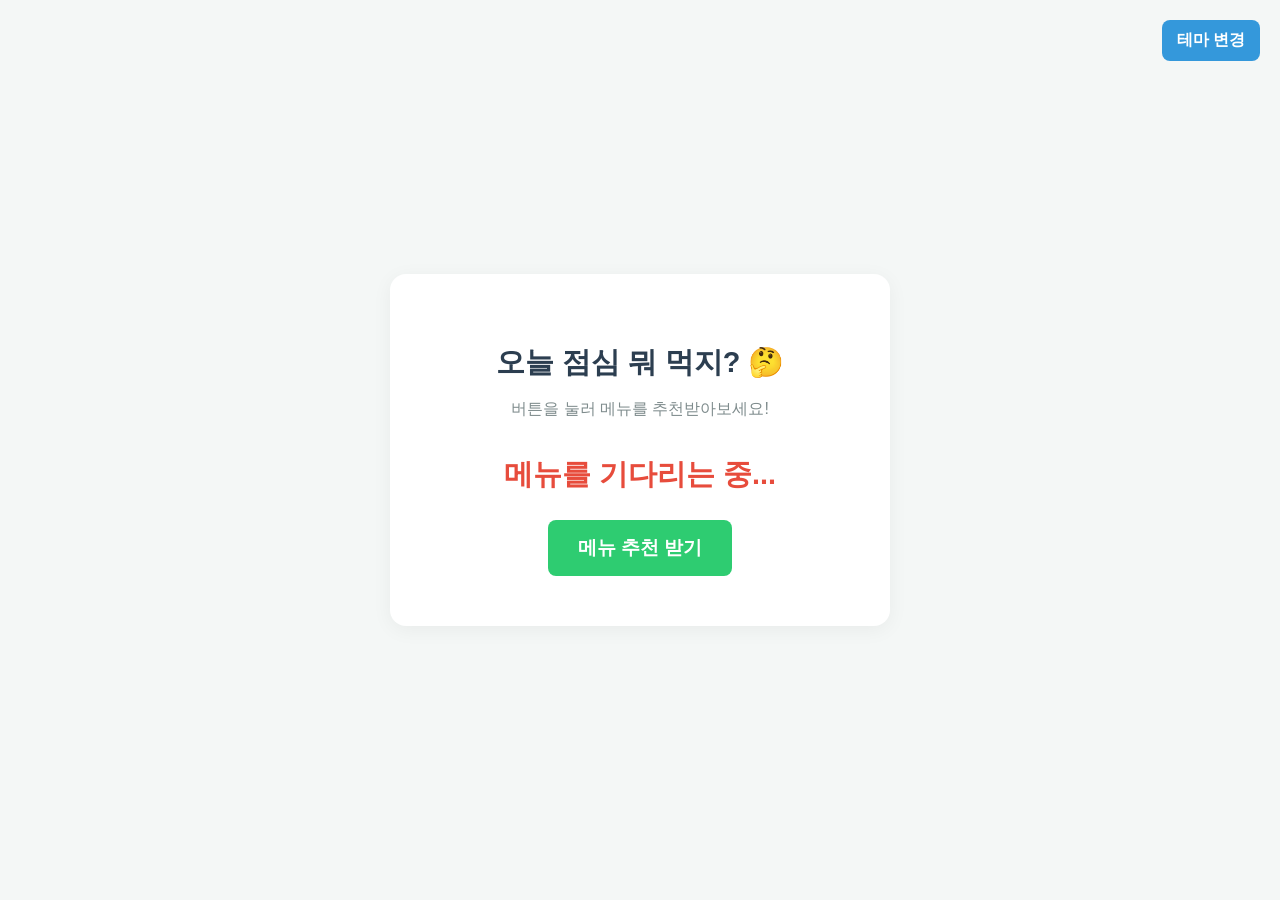
==== index.html @ e8731898 "feat: Add dark mode toggle" ====
<!DOCTYPE html>
<html lang="ko">
<head>
    <meta charset="UTF-8">
    <meta name="viewport" content="width=device-width, initial-scale=1.0">
    <title>점심 메뉴 추천기</title>
    <link rel="stylesheet" href="style.css">
</head>
<body>
    <button id="theme-toggle">테마 변경</button>
    <div class="container">
        <h1>오늘 점심 뭐 먹지? 🤔</h1>
        <p>버튼을 눌러 메뉴를 추천받아보세요!</p>
        
        <div id="result">메뉴를 기다리는 중...</div>
        
        <button onclick="recommendMenu()">메뉴 추천 받기</button>
    </div>

    <script src="main.js"></script>
</body>
</html>
---- style.css ----
body {
    font-family: 'Pretendard', 'Malgun Gothic', sans-serif;
    display: flex;
    flex-direction: column;
    align-items: center;
    justify-content: center;
    height: 100vh;
    margin: 0;
    background-color: #f4f7f6;
    transition: background-color 0.3s, color 0.3s;
}

body.dark-mode {
    background-color: #2c3e50;
    color: #ecf0f1;
}

.container {
    text-align: center;
    background: white;
    padding: 50px;
    border-radius: 16px;
    box-shadow: 0 4px 20px rgba(0, 0, 0, 0.05);
    width: 90%;
    max-width: 400px;
    transition: background-color 0.3s, box-shadow 0.3s;
}

body.dark-mode .container {
    background: #34495e;
    box-shadow: 0 4px 20px rgba(0, 0, 0, 0.2);
}

h1 {
    color: #2c3e50;
    margin-bottom: 10px;
    font-size: 1.8em;
}

body.dark-mode h1 {
    color: #ecf0f1;
}

p {
    color: #7f8c8d;
    margin-bottom: 30px;
}

body.dark-mode p {
    color: #bdc3c7;
}

#result {
    font-size: 1.8em;
    font-weight: bold;
    color: #e74c3c;
    min-height: 50px;
    margin: 20px 0;
    display: flex;
    align-items: center;
    justify-content: center;
}

button {
    padding: 15px 30px;
    font-size: 1.2em;
    font-weight: bold;
    color: white;
    background-color: #2ecc71;
    border: none;
    border-radius: 8px;
    cursor: pointer;
    transition: background-color 0.2s, transform 0.1s;
}

button:hover {
    background-color: #27ae60;
}

button:active {
    transform: scale(0.98);
}

#theme-toggle {
    position: absolute;
    top: 20px;
    right: 20px;
    padding: 10px 15px;
    font-size: 1em;
    background-color: #3498db;
}

body.dark-mode #theme-toggle {
    background-color: #f39c12;
}
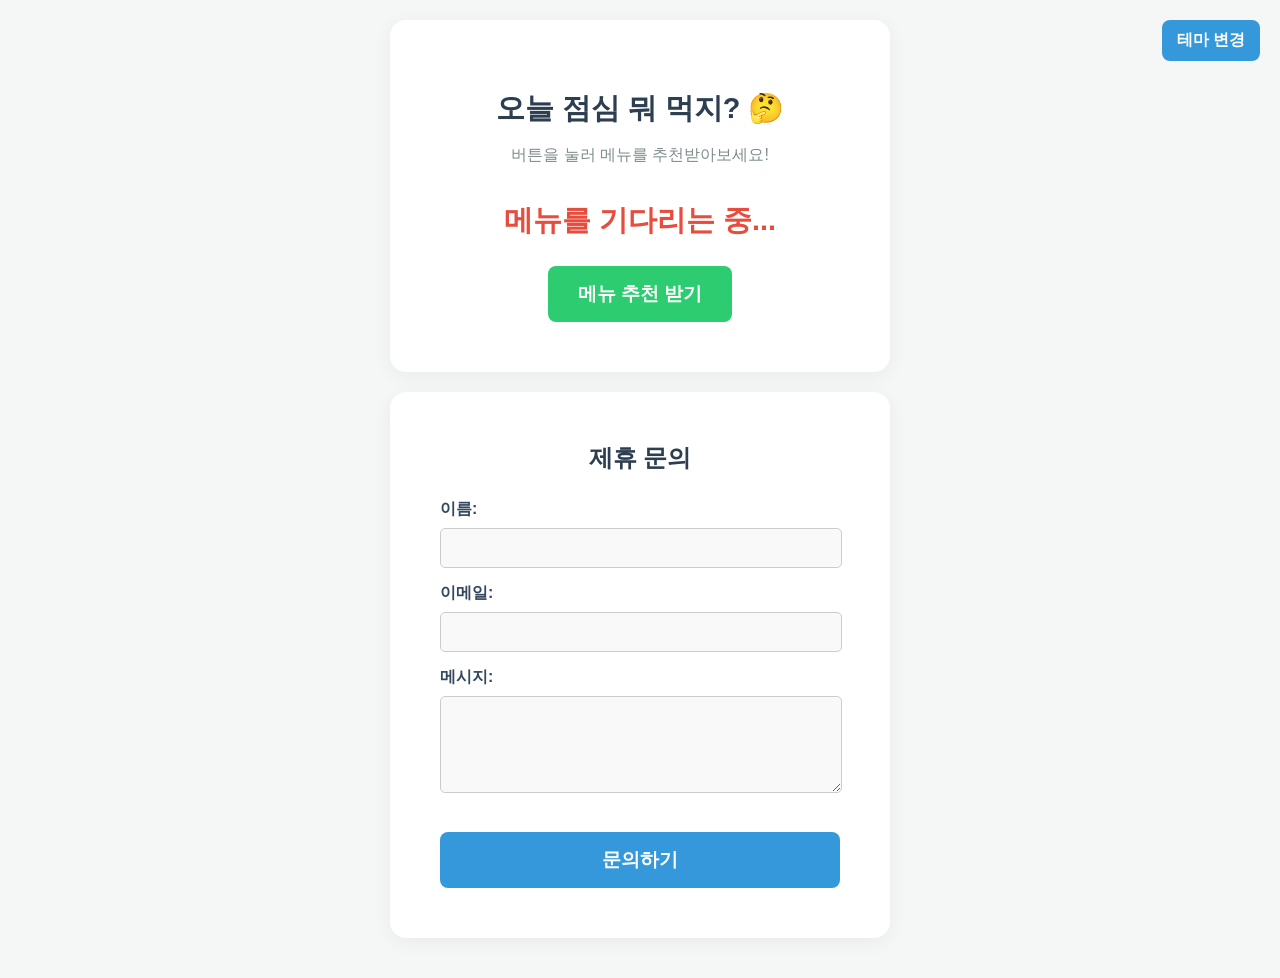
==== commit faa59fcb: "feat: Add contact form with Formspree" ====
--- a/index.html
+++ b/index.html
@@ -18,5 +18,24 @@
     </div>
 
     <script src="main.js"></script>
+
+    <div class="container contact-form-container">
+        <h2>제휴 문의</h2>
+        <form action="https://formspree.io/f/mlgwwpdq" method="POST">
+            <div class="form-group">
+                <label for="name">이름:</label>
+                <input type="text" id="name" name="name" required>
+            </div>
+            <div class="form-group">
+                <label for="email">이메일:</label>
+                <input type="email" id="email" name="_replyto" required>
+            </div>
+            <div class="form-group">
+                <label for="message">메시지:</label>
+                <textarea id="message" name="message" rows="5" required></textarea>
+            </div>
+            <button type="submit">문의하기</button>
+        </form>
+    </div>
 </body>
 </html>
--- a/style.css
+++ b/style.css
@@ -4,10 +4,12 @@
     flex-direction: column;
     align-items: center;
     justify-content: center;
-    height: 100vh;
+    min-height: 100vh;
     margin: 0;
     background-color: #f4f7f6;
     transition: background-color 0.3s, color 0.3s;
+    padding: 20px; /* Add some padding for better spacing */
+    box-sizing: border-box; /* Include padding in element's total width and height */
 }
 
 body.dark-mode {
@@ -23,6 +25,7 @@
     box-shadow: 0 4px 20px rgba(0, 0, 0, 0.05);
     width: 90%;
     max-width: 400px;
+    margin-bottom: 20px; /* Add margin to separate from the form */
     transition: background-color 0.3s, box-shadow 0.3s;
 }
 
@@ -93,3 +96,81 @@
 body.dark-mode #theme-toggle {
     background-color: #f39c12;
 }
+
+/* Styles for the contact form */
+.contact-form-container {
+    padding-top: 30px;
+}
+
+.contact-form-container h2 {
+    color: #2c3e50;
+    margin-bottom: 25px;
+    font-size: 1.5em;
+}
+
+body.dark-mode .contact-form-container h2 {
+    color: #ecf0f1;
+}
+
+.form-group {
+    margin-bottom: 15px;
+    text-align: left;
+}
+
+.form-group label {
+    display: block;
+    margin-bottom: 8px;
+    color: #34495e;
+    font-weight: bold;
+}
+
+body.dark-mode .form-group label {
+    color: #bdc3c7;
+}
+
+.form-group input[type="text"],
+.form-group input[type="email"],
+.form-group textarea {
+    width: calc(100% - 20px);
+    padding: 10px;
+    border: 1px solid #ccc;
+    border-radius: 5px;
+    font-size: 1em;
+    background-color: #f9f9f9;
+    color: #333;
+    transition: border-color 0.3s, background-color 0.3s, color 0.3s;
+}
+
+body.dark-mode .form-group input[type="text"],
+body.dark-mode .form-group input[type="email"],
+body.dark-mode .form-group textarea {
+    background-color: #2c3e50;
+    border-color: #555;
+    color: #ecf0f1;
+}
+
+.form-group input[type="text"]:focus,
+.form-group input[type="email"]:focus,
+.form-group textarea:focus {
+    border-color: #2ecc71;
+    outline: none;
+    box-shadow: 0 0 5px rgba(46, 204, 113, 0.5);
+}
+
+.contact-form-container button[type="submit"] {
+    width: 100%;
+    margin-top: 20px;
+    background-color: #3498db;
+}
+
+.contact-form-container button[type="submit"]:hover {
+    background-color: #2980b9;
+}
+
+body.dark-mode .contact-form-container button[type="submit"] {
+    background-color: #9b59b6;
+}
+
+body.dark-mode .contact-form-container button[type="submit"]:hover {
+    background-color: #8e44ad;
+}
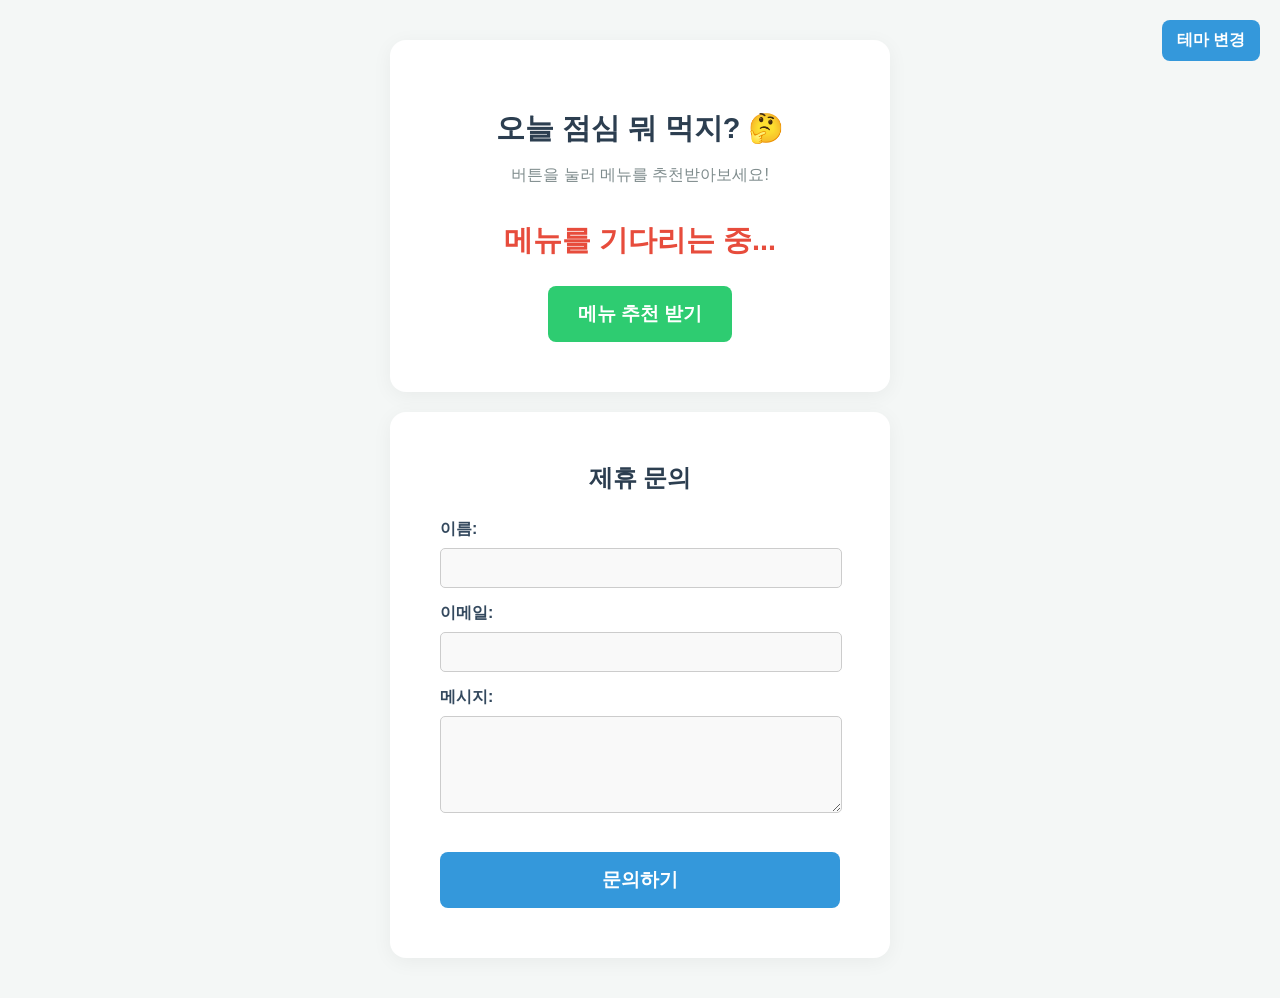
==== commit 35db8a4b: "feat: Add Google AdSense ad unit placeholder" ====
--- a/index.html
+++ b/index.html
@@ -1,12 +1,24 @@
 <!DOCTYPE html>
 <html lang="ko">
 <head>
+    <meta name="google-adsense-account" content="ca-pub-1968623677253421">
+    <script async src="https://pagead2.googlesyndication.com/pagead/js/adsbygoogle.js?client=ca-pub-1968623677253421"
+     crossorigin="anonymous"></script>
     <meta charset="UTF-8">
     <meta name="viewport" content="width=device-width, initial-scale=1.0">
     <title>점심 메뉴 추천기</title>
     <link rel="stylesheet" href="style.css">
 </head>
 <body>
+    <div class="ads-container">
+        <ins class="adsbygoogle"
+             style="display:block"
+             data-ad-client="ca-pub-1968623677253421"
+             data-ad-slot="YOUR_AD_SLOT_ID_HERE"></ins>
+        <script>
+             (adsbygoogle = window.adsbygoogle || []).push({});
+        </script>
+    </div>
     <button id="theme-toggle">테마 변경</button>
     <div class="container">
         <h1>오늘 점심 뭐 먹지? 🤔</h1>
--- a/style.css
+++ b/style.css
@@ -3,7 +3,7 @@
     display: flex;
     flex-direction: column;
     align-items: center;
-    justify-content: center;
+    justify-content: flex-start; /* Changed to flex-start to allow content to stack from the top */
     min-height: 100vh;
     margin: 0;
     background-color: #f4f7f6;
@@ -15,6 +15,13 @@
 body.dark-mode {
     background-color: #2c3e50;
     color: #ecf0f1;
+}
+
+.ads-container {
+    margin-bottom: 20px;
+    text-align: center;
+    width: 100%;
+    max-width: 728px; /* Typical ad unit max width */
 }
 
 .container {
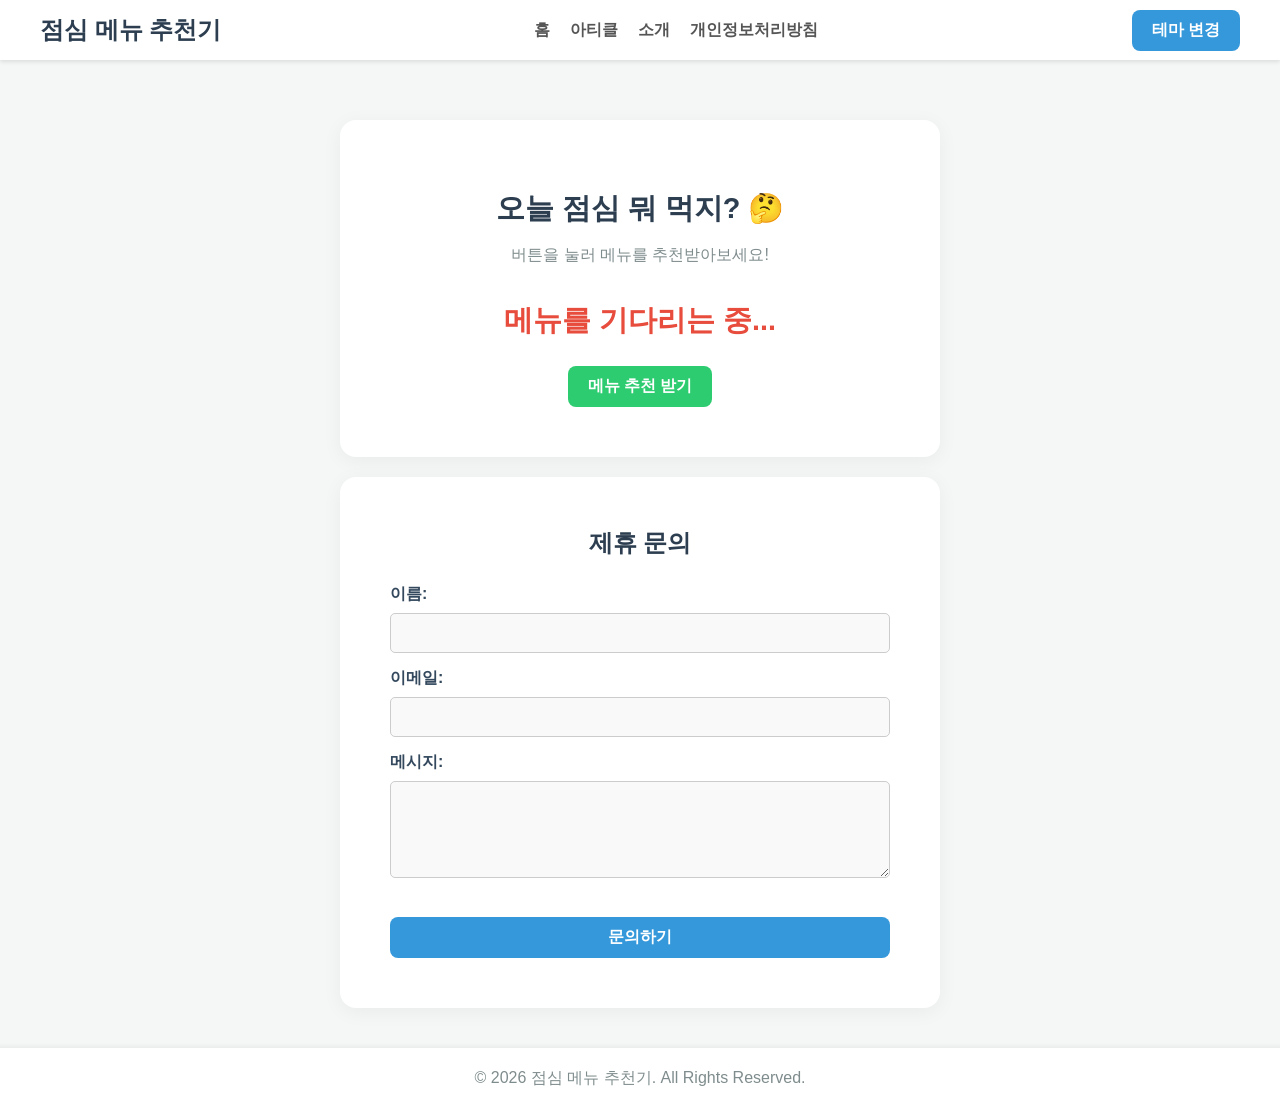
==== commit 95c274cb: "feat: Add content and structure for AdSense compliance" ====
--- a/index.html
+++ b/index.html
@@ -10,44 +10,65 @@
     <link rel="stylesheet" href="style.css">
 </head>
 <body>
-    <div class="ads-container">
-        <ins class="adsbygoogle"
-             style="display:block"
-             data-ad-client="ca-pub-1968623677253421"
-             data-ad-slot="YOUR_AD_SLOT_ID_HERE"></ins>
-        <script>
-             (adsbygoogle = window.adsbygoogle || []).push({});
-        </script>
-    </div>
-    <button id="theme-toggle">테마 변경</button>
-    <div class="container">
-        <h1>오늘 점심 뭐 먹지? 🤔</h1>
-        <p>버튼을 눌러 메뉴를 추천받아보세요!</p>
+    <header>
+        <nav class="navigation-bar">
+            <a href="index.html" class="nav-logo">점심 메뉴 추천기</a>
+            <ul class="nav-links">
+                <li><a href="index.html">홈</a></li>
+                <li><a href="articles.html">아티클</a></li>
+                <li><a href="about.html">소개</a></li>
+                <li><a href="privacy.html">개인정보처리방침</a></li>
+            </ul>
+            <button id="theme-toggle">테마 변경</button>
+        </nav>
+    </header>
+
+    <main>
+        <div class="ads-container">
+            <ins class="adsbygoogle"
+                 style="display:block"
+                 data-ad-client="ca-pub-1968623677253421"
+                 data-ad-slot="6979583415"
+                 data-ad-format="auto"
+                 data-full-width-responsive="true"></ins>
+            <script>
+                 (adsbygoogle = window.adsbygoogle || []).push({});
+            </script>
+        </div>
         
-        <div id="result">메뉴를 기다리는 중...</div>
-        
-        <button onclick="recommendMenu()">메뉴 추천 받기</button>
-    </div>
+        <div class="container">
+            <h1>오늘 점심 뭐 먹지? 🤔</h1>
+            <p>버튼을 눌러 메뉴를 추천받아보세요!</p>
+            
+            <div id="result">메뉴를 기다리는 중...</div>
+            
+            <button onclick="recommendMenu()">메뉴 추천 받기</button>
+        </div>
+
+        <div class="container contact-form-container">
+            <h2>제휴 문의</h2>
+            <form action="https://formspree.io/f/mlgwwpdq" method="POST">
+                <div class="form-group">
+                    <label for="name">이름:</label>
+                    <input type="text" id="name" name="name" required>
+                </div>
+                <div class="form-group">
+                    <label for="email">이메일:</label>
+                    <input type="email" id="email" name="_replyto" required>
+                </div>
+                <div class="form-group">
+                    <label for="message">메시지:</label>
+                    <textarea id="message" name="message" rows="5" required></textarea>
+                </div>
+                <button type="submit">문의하기</button>
+            </form>
+        </div>
+    </main>
+
+    <footer>
+        <p>&copy; 2026 점심 메뉴 추천기. All Rights Reserved.</p>
+    </footer>
 
     <script src="main.js"></script>
-
-    <div class="container contact-form-container">
-        <h2>제휴 문의</h2>
-        <form action="https://formspree.io/f/mlgwwpdq" method="POST">
-            <div class="form-group">
-                <label for="name">이름:</label>
-                <input type="text" id="name" name="name" required>
-            </div>
-            <div class="form-group">
-                <label for="email">이메일:</label>
-                <input type="email" id="email" name="_replyto" required>
-            </div>
-            <div class="form-group">
-                <label for="message">메시지:</label>
-                <textarea id="message" name="message" rows="5" required></textarea>
-            </div>
-            <button type="submit">문의하기</button>
-        </form>
-    </div>
 </body>
 </html>
--- a/style.css
+++ b/style.css
@@ -1,15 +1,14 @@
+/* General Body Styles */
 body {
     font-family: 'Pretendard', 'Malgun Gothic', sans-serif;
     display: flex;
     flex-direction: column;
     align-items: center;
-    justify-content: flex-start; /* Changed to flex-start to allow content to stack from the top */
     min-height: 100vh;
     margin: 0;
     background-color: #f4f7f6;
     transition: background-color 0.3s, color 0.3s;
-    padding: 20px; /* Add some padding for better spacing */
-    box-sizing: border-box; /* Include padding in element's total width and height */
+    box-sizing: border-box;
 }
 
 body.dark-mode {
@@ -17,13 +16,92 @@
     color: #ecf0f1;
 }
 
+main {
+    width: 100%;
+    display: flex;
+    flex-direction: column;
+    align-items: center;
+    padding: 20px;
+    box-sizing: border-box;
+    flex-grow: 1; /* Make main content grow to fill space */
+}
+
+/* Header and Navigation Bar */
+header {
+    width: 100%;
+    background-color: #fff;
+    box-shadow: 0 2px 4px rgba(0,0,0,0.1);
+    position: sticky;
+    top: 0;
+    z-index: 1000;
+}
+
+body.dark-mode header {
+    background-color: #34495e;
+    box-shadow: 0 2px 4px rgba(0,0,0,0.2);
+}
+
+.navigation-bar {
+    display: flex;
+    justify-content: space-between;
+    align-items: center;
+    padding: 0 20px;
+    max-width: 1200px;
+    margin: 0 auto;
+    height: 60px;
+}
+
+.nav-logo {
+    font-size: 1.5em;
+    font-weight: bold;
+    color: #2c3e50;
+    text-decoration: none;
+}
+
+body.dark-mode .nav-logo {
+    color: #ecf0f1;
+}
+
+.nav-links {
+    list-style: none;
+    display: flex;
+    margin: 0;
+    padding: 0;
+}
+
+.nav-links li {
+    margin-left: 20px;
+}
+
+.nav-links a {
+    text-decoration: none;
+    color: #555;
+    font-weight: bold;
+    transition: color 0.3s;
+}
+
+.nav-links a:hover {
+    color: #2ecc71;
+}
+
+body.dark-mode .nav-links a {
+    color: #bdc3c7;
+}
+
+body.dark-mode .nav-links a:hover {
+    color: #27ae60;
+}
+
+
+/* Ads Container */
 .ads-container {
-    margin-bottom: 20px;
+    margin: 20px 0;
     text-align: center;
     width: 100%;
-    max-width: 728px; /* Typical ad unit max width */
-}
-
+    max-width: 728px;
+}
+
+/* Main Content Container */
 .container {
     text-align: center;
     background: white;
@@ -31,14 +109,28 @@
     border-radius: 16px;
     box-shadow: 0 4px 20px rgba(0, 0, 0, 0.05);
     width: 90%;
-    max-width: 400px;
-    margin-bottom: 20px; /* Add margin to separate from the form */
+    max-width: 500px;
+    margin-bottom: 20px;
     transition: background-color 0.3s, box-shadow 0.3s;
 }
 
 body.dark-mode .container {
     background: #34495e;
     box-shadow: 0 4px 20px rgba(0, 0, 0, 0.2);
+}
+
+/* Specific container for text-heavy pages */
+.text-container {
+    text-align: left;
+    max-width: 800px;
+}
+
+.text-container h1, .text-container h2 {
+    margin-bottom: 1em;
+}
+
+.text-container p, .text-container li {
+    line-height: 1.8;
 }
 
 h1 {
@@ -71,9 +163,10 @@
     justify-content: center;
 }
 
+/* General Button Styles */
 button {
-    padding: 15px 30px;
-    font-size: 1.2em;
+    padding: 10px 20px;
+    font-size: 1em;
     font-weight: bold;
     color: white;
     background-color: #2ecc71;
@@ -91,20 +184,17 @@
     transform: scale(0.98);
 }
 
+/* Theme Toggle Button */
 #theme-toggle {
-    position: absolute;
-    top: 20px;
-    right: 20px;
-    padding: 10px 15px;
-    font-size: 1em;
     background-color: #3498db;
+    margin-left: 20px; /* Add margin to separate from nav links */
 }
 
 body.dark-mode #theme-toggle {
     background-color: #f39c12;
 }
 
-/* Styles for the contact form */
+/* Contact Form */
 .contact-form-container {
     padding-top: 30px;
 }
@@ -138,13 +228,14 @@
 .form-group input[type="text"],
 .form-group input[type="email"],
 .form-group textarea {
-    width: calc(100% - 20px);
+    width: 100%;
     padding: 10px;
     border: 1px solid #ccc;
     border-radius: 5px;
     font-size: 1em;
     background-color: #f9f9f9;
     color: #333;
+    box-sizing: border-box;
     transition: border-color 0.3s, background-color 0.3s, color 0.3s;
 }
 
@@ -181,3 +272,82 @@
 body.dark-mode .contact-form-container button[type="submit"]:hover {
     background-color: #8e44ad;
 }
+
+/* Article Page Styles */
+.article-header {
+    margin-bottom: 40px;
+    border-bottom: 1px solid #eee;
+    padding-bottom: 20px;
+}
+body.dark-mode .article-header {
+    border-bottom-color: #444;
+}
+.article-meta {
+    font-size: 0.9em;
+    color: #7f8c8d;
+}
+article section {
+    margin-bottom: 30px;
+}
+
+/* Article List Styles */
+.article-list {
+    list-style: none;
+    padding: 0;
+}
+.article-list li {
+    margin-bottom: 30px;
+    border-bottom: 1px solid #eee;
+    padding-bottom: 30px;
+}
+body.dark-mode .article-list li {
+    border-bottom-color: #444;
+}
+.article-list a {
+    text-decoration: none;
+    color: inherit;
+    display: block;
+}
+.article-list h2 {
+    color: #3498db;
+    margin-bottom: 10px;
+}
+body.dark-mode .article-list h2 {
+    color: #5dade2;
+}
+.article-list p {
+    color: #7f8c8d;
+    margin-bottom: 10px;
+}
+body.dark-mode .article-list p {
+    color: #bdc3c7;
+}
+.article-date {
+    font-size: 0.8em;
+    color: #95a5a6;
+}
+
+
+/* Footer */
+footer {
+    width: 100%;
+    text-align: center;
+    padding: 20px;
+    background-color: #fff;
+    box-shadow: 0 -2px 4px rgba(0,0,0,0.05);
+    margin-top: auto; /* Push footer to the bottom */
+}
+
+body.dark-mode footer {
+    background-color: #34495e;
+    color: #bdc3c7;
+}
+
+footer p {
+    margin: 0;
+    color: #7f8c8d;
+}
+
+body.dark-mode footer p {
+    color: #bdc3c7;
+}
